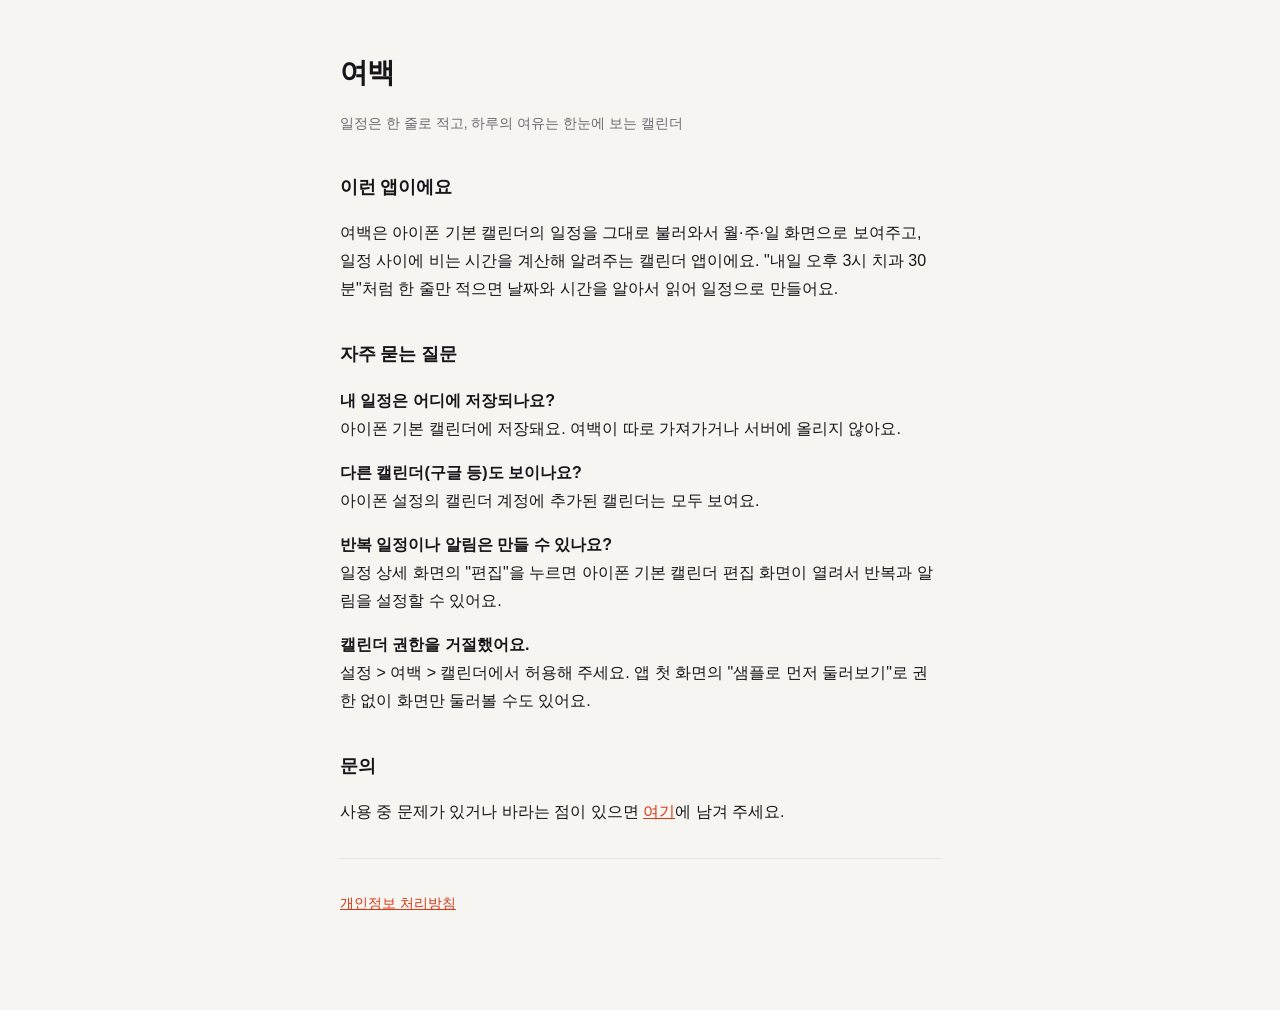
==== docs/index.html @ 69afb6c0 "글꼴을 앱에 포함하고 지원·개인정보 페이지 추가 - IBM Plex Sans KR(OFL)을 앱에 넣고 google_fonts 제거: 인터넷 없이도 같은 글꼴, 외부 요청 없음 -" ====
<!doctype html>
<html lang="ko">
<head>
<meta charset="utf-8">
<meta name="viewport" content="width=device-width,initial-scale=1">
<title>여백 — 지원</title>
<link rel="stylesheet" href="style.css">
</head>
<body>
<main>
<h1>여백</h1>
<p class="muted">일정은 한 줄로 적고, 하루의 여유는 한눈에 보는 캘린더</p>

<h2>이런 앱이에요</h2>
<p>여백은 아이폰 기본 캘린더의 일정을 그대로 불러와서 월·주·일 화면으로 보여주고, 일정 사이에 비는 시간을 계산해 알려주는 캘린더 앱이에요. "내일 오후 3시 치과 30분"처럼 한 줄만 적으면 날짜와 시간을 알아서 읽어 일정으로 만들어요.</p>

<h2>자주 묻는 질문</h2>
<p><strong>내 일정은 어디에 저장되나요?</strong><br>아이폰 기본 캘린더에 저장돼요. 여백이 따로 가져가거나 서버에 올리지 않아요.</p>
<p><strong>다른 캘린더(구글 등)도 보이나요?</strong><br>아이폰 설정의 캘린더 계정에 추가된 캘린더는 모두 보여요.</p>
<p><strong>반복 일정이나 알림은 만들 수 있나요?</strong><br>일정 상세 화면의 "편집"을 누르면 아이폰 기본 캘린더 편집 화면이 열려서 반복과 알림을 설정할 수 있어요.</p>
<p><strong>캘린더 권한을 거절했어요.</strong><br>설정 &gt; 여백 &gt; 캘린더에서 허용해 주세요. 앱 첫 화면의 "샘플로 먼저 둘러보기"로 권한 없이 화면만 둘러볼 수도 있어요.</p>

<h2>문의</h2>
<p>사용 중 문제가 있거나 바라는 점이 있으면 <a href="https://github.com/isla0x/calendar/issues">여기</a>에 남겨 주세요.</p>

<hr>
<p class="muted"><a href="privacy.html">개인정보 처리방침</a></p>
</main>
</body>
</html>
---- docs/style.css ----
:root{--bg:#F6F5F1;--ink:#16161A;--muted:#6A6A72;--line:#E6E3DC;--accent:#D63A18}
@media (prefers-color-scheme:dark){:root{--bg:#0E0E11;--ink:#F3F3F5;--muted:#9A9AA4;--line:#2A2A31;--accent:#FF7A5C}}
*{box-sizing:border-box}
body{margin:0;background:var(--bg);color:var(--ink);font:16px/1.75 -apple-system,BlinkMacSystemFont,"Apple SD Gothic Neo","Noto Sans KR",sans-serif}
main{max-width:640px;margin:0 auto;padding:48px 20px 80px}
h1{font-size:28px;margin:0 0 8px;letter-spacing:-.02em}
h2{font-size:18px;margin:36px 0 8px;letter-spacing:-.01em}
p,li{color:var(--ink)}
.muted{color:var(--muted);font-size:14px}
a{color:var(--accent)}
hr{border:0;border-top:1px solid var(--line);margin:32px 0}
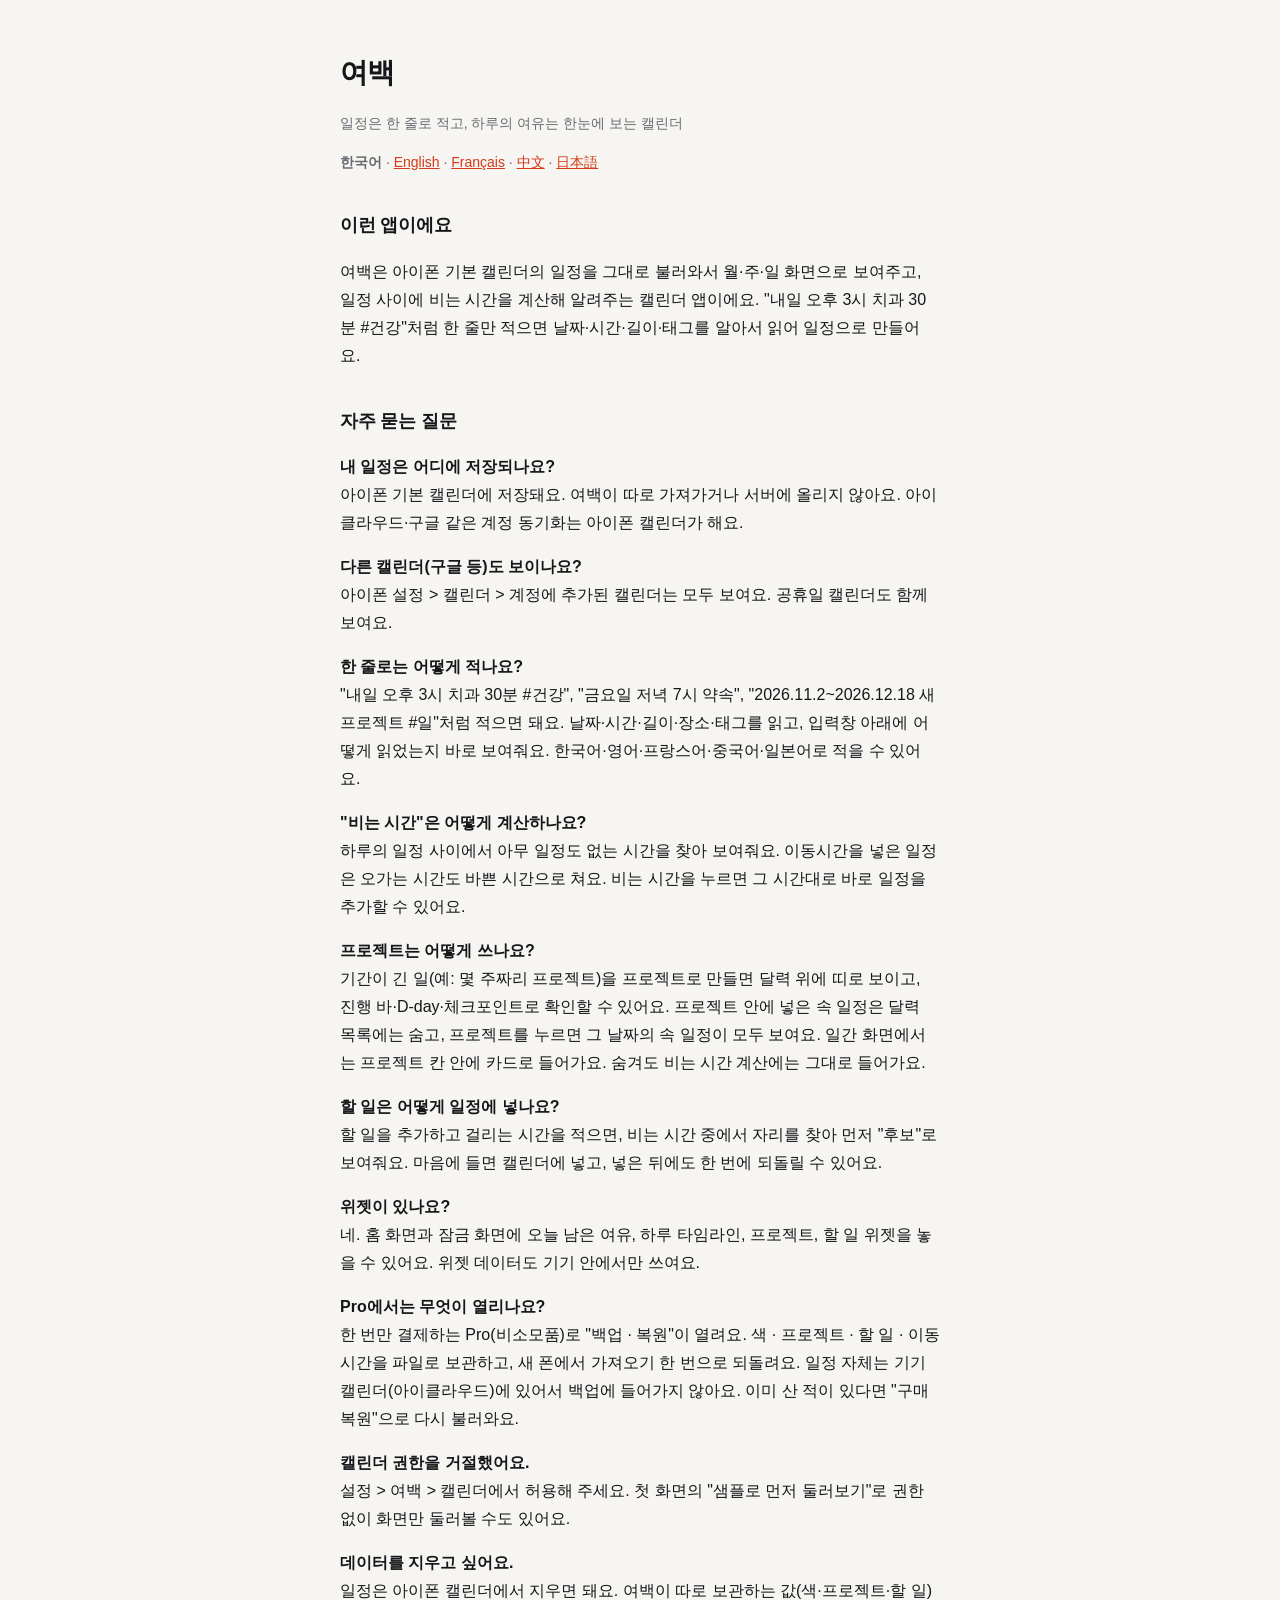
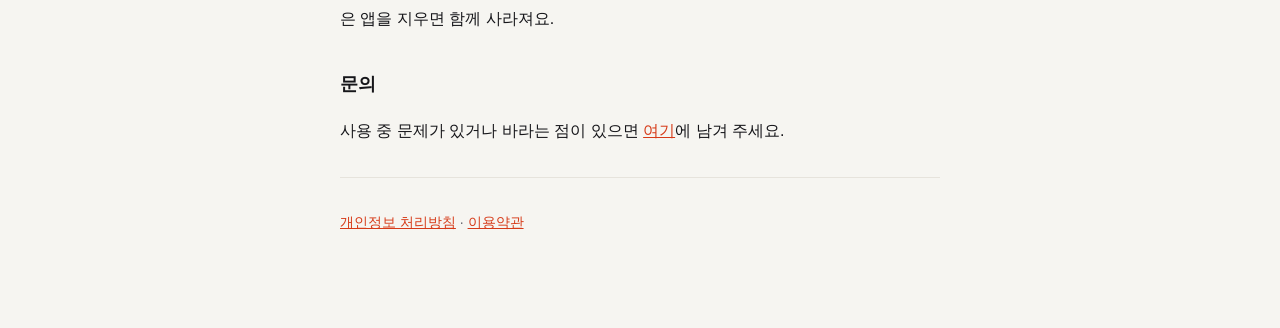
==== commit 3b93246f: "문서: 개인정보 처리방침·지원 페이지를 지금 기능에 맞게 고치고 이용약관·FAQ를 5개 언어로 추가 Co-Authored-By: Claude Sonnet 5.5 <noreply@a" ====
--- a/docs/index.html
+++ b/docs/index.html
@@ -10,21 +10,24 @@
 <main>
 <h1>여백</h1>
 <p class="muted">일정은 한 줄로 적고, 하루의 여유는 한눈에 보는 캘린더</p>
-
+<p class="muted"><strong>한국어</strong> · <a href="en/index.html">English</a> · <a href="fr/index.html">Français</a> · <a href="zh/index.html">中文</a> · <a href="ja/index.html">日本語</a></p>
 <h2>이런 앱이에요</h2>
-<p>여백은 아이폰 기본 캘린더의 일정을 그대로 불러와서 월·주·일 화면으로 보여주고, 일정 사이에 비는 시간을 계산해 알려주는 캘린더 앱이에요. "내일 오후 3시 치과 30분"처럼 한 줄만 적으면 날짜와 시간을 알아서 읽어 일정으로 만들어요.</p>
-
+<p>여백은 아이폰 기본 캘린더의 일정을 그대로 불러와서 월·주·일 화면으로 보여주고, 일정 사이에 비는 시간을 계산해 알려주는 캘린더 앱이에요. "내일 오후 3시 치과 30분 #건강"처럼 한 줄만 적으면 날짜·시간·길이·태그를 알아서 읽어 일정으로 만들어요.</p>
 <h2>자주 묻는 질문</h2>
-<p><strong>내 일정은 어디에 저장되나요?</strong><br>아이폰 기본 캘린더에 저장돼요. 여백이 따로 가져가거나 서버에 올리지 않아요.</p>
-<p><strong>다른 캘린더(구글 등)도 보이나요?</strong><br>아이폰 설정의 캘린더 계정에 추가된 캘린더는 모두 보여요.</p>
-<p><strong>반복 일정이나 알림은 만들 수 있나요?</strong><br>일정 상세 화면의 "편집"을 누르면 아이폰 기본 캘린더 편집 화면이 열려서 반복과 알림을 설정할 수 있어요.</p>
-<p><strong>캘린더 권한을 거절했어요.</strong><br>설정 &gt; 여백 &gt; 캘린더에서 허용해 주세요. 앱 첫 화면의 "샘플로 먼저 둘러보기"로 권한 없이 화면만 둘러볼 수도 있어요.</p>
-
+<p><strong>내 일정은 어디에 저장되나요?</strong><br>아이폰 기본 캘린더에 저장돼요. 여백이 따로 가져가거나 서버에 올리지 않아요. 아이클라우드·구글 같은 계정 동기화는 아이폰 캘린더가 해요.</p>
+<p><strong>다른 캘린더(구글 등)도 보이나요?</strong><br>아이폰 설정 > 캘린더 > 계정에 추가된 캘린더는 모두 보여요. 공휴일 캘린더도 함께 보여요.</p>
+<p><strong>한 줄로는 어떻게 적나요?</strong><br>"내일 오후 3시 치과 30분 #건강", "금요일 저녁 7시 약속", "2026.11.2~2026.12.18 새 프로젝트 #일"처럼 적으면 돼요. 날짜·시간·길이·장소·태그를 읽고, 입력창 아래에 어떻게 읽었는지 바로 보여줘요. 한국어·영어·프랑스어·중국어·일본어로 적을 수 있어요.</p>
+<p><strong>"비는 시간"은 어떻게 계산하나요?</strong><br>하루의 일정 사이에서 아무 일정도 없는 시간을 찾아 보여줘요. 이동시간을 넣은 일정은 오가는 시간도 바쁜 시간으로 쳐요. 비는 시간을 누르면 그 시간대로 바로 일정을 추가할 수 있어요.</p>
+<p><strong>프로젝트는 어떻게 쓰나요?</strong><br>기간이 긴 일(예: 몇 주짜리 프로젝트)을 프로젝트로 만들면 달력 위에 띠로 보이고, 진행 바·D-day·체크포인트로 확인할 수 있어요. 프로젝트 안에 넣은 속 일정은 달력 목록에는 숨고, 프로젝트를 누르면 그 날짜의 속 일정이 모두 보여요. 일간 화면에서는 프로젝트 칸 안에 카드로 들어가요. 숨겨도 비는 시간 계산에는 그대로 들어가요.</p>
+<p><strong>할 일은 어떻게 일정에 넣나요?</strong><br>할 일을 추가하고 걸리는 시간을 적으면, 비는 시간 중에서 자리를 찾아 먼저 "후보"로 보여줘요. 마음에 들면 캘린더에 넣고, 넣은 뒤에도 한 번에 되돌릴 수 있어요.</p>
+<p><strong>위젯이 있나요?</strong><br>네. 홈 화면과 잠금 화면에 오늘 남은 여유, 하루 타임라인, 프로젝트, 할 일 위젯을 놓을 수 있어요. 위젯 데이터도 기기 안에서만 쓰여요.</p>
+<p><strong>Pro에서는 무엇이 열리나요?</strong><br>한 번만 결제하는 Pro(비소모품)로 "백업 · 복원"이 열려요. 색 · 프로젝트 · 할 일 · 이동시간을 파일로 보관하고, 새 폰에서 가져오기 한 번으로 되돌려요. 일정 자체는 기기 캘린더(아이클라우드)에 있어서 백업에 들어가지 않아요. 이미 산 적이 있다면 "구매 복원"으로 다시 불러와요.</p>
+<p><strong>캘린더 권한을 거절했어요.</strong><br>설정 > 여백 > 캘린더에서 허용해 주세요. 첫 화면의 "샘플로 먼저 둘러보기"로 권한 없이 화면만 둘러볼 수도 있어요.</p>
+<p><strong>데이터를 지우고 싶어요.</strong><br>일정은 아이폰 캘린더에서 지우면 돼요. 여백이 따로 보관하는 값(색·프로젝트·할 일)은 앱을 지우면 함께 사라져요.</p>
 <h2>문의</h2>
 <p>사용 중 문제가 있거나 바라는 점이 있으면 <a href="https://github.com/isla0x/calendar/issues">여기</a>에 남겨 주세요.</p>
-
 <hr>
-<p class="muted"><a href="privacy.html">개인정보 처리방침</a></p>
+<p class="muted"><a href="privacy.html">개인정보 처리방침</a> · <a href="terms.html">이용약관</a></p>
 </main>
 </body>
 </html>
